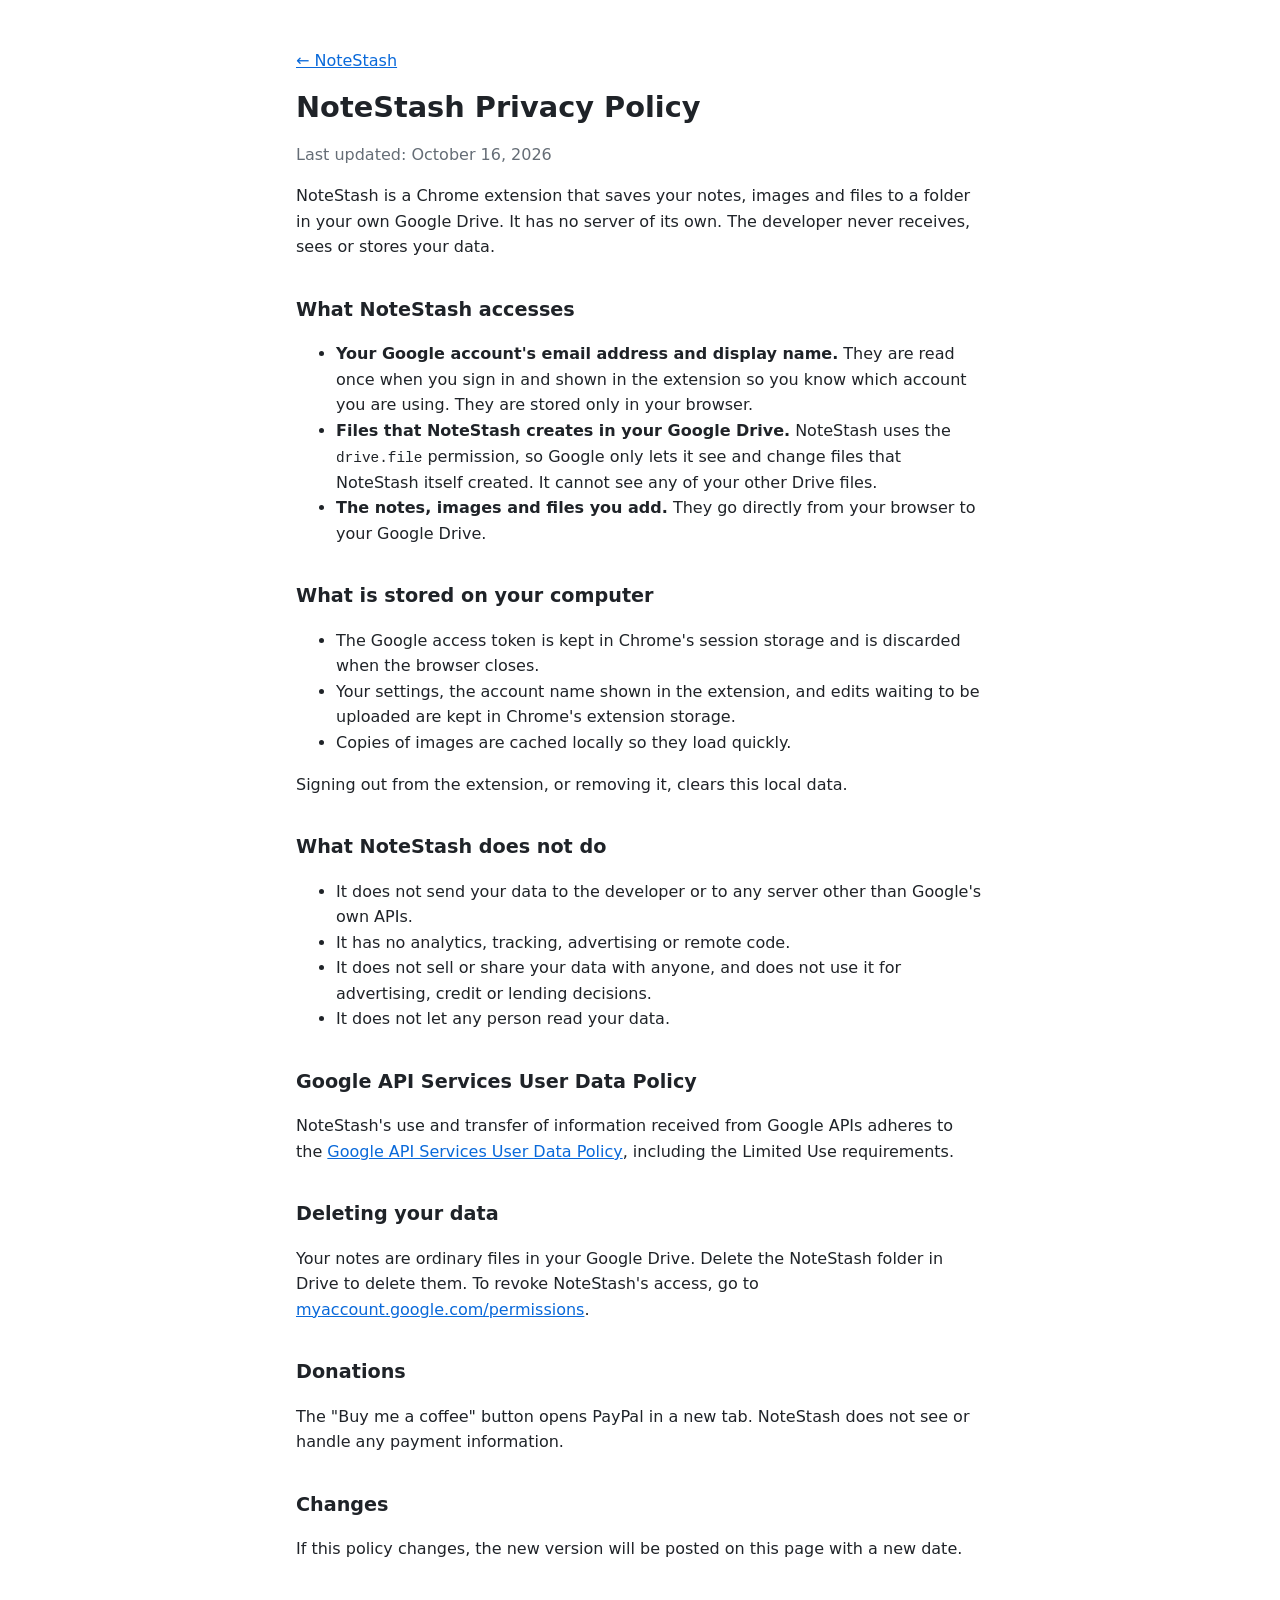
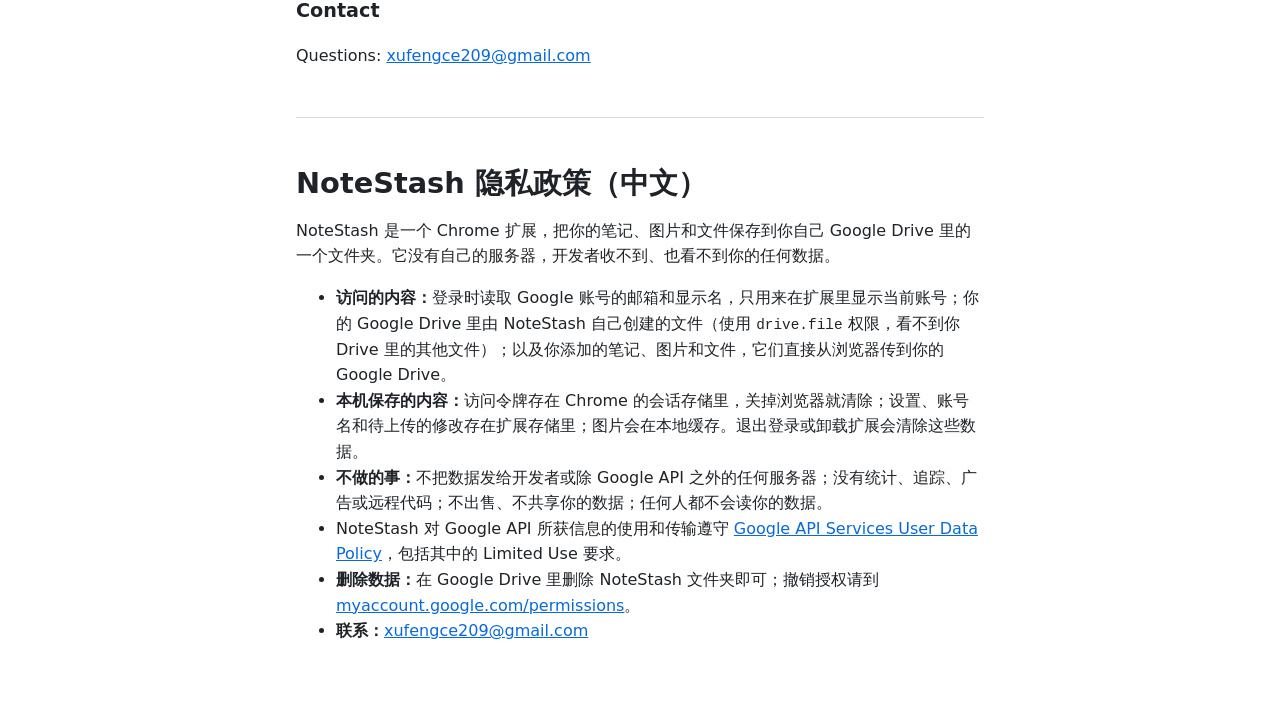
==== privacy.html @ b8334030 "NoteStash homepage and privacy policy Co-Authored-By: Claude Opus 5.5 <noreply@anthropic.com>" ====
<!doctype html>
<html lang="en">
<head>
<meta charset="utf-8">
<meta name="viewport" content="width=device-width, initial-scale=1">
<title>NoteStash Privacy Policy</title>
<link rel="stylesheet" href="style.css">
</head>
<body>
<main>
<p><a href="./">← NoteStash</a></p>
<h1>NoteStash Privacy Policy</h1>
<p class="muted">Last updated: October 16, 2026</p>

<p>NoteStash is a Chrome extension that saves your notes, images and files to a folder in your own Google Drive. It has no server of its own. The developer never receives, sees or stores your data.</p>

<h2>What NoteStash accesses</h2>
<ul>
  <li><strong>Your Google account's email address and display name.</strong> They are read once when you sign in and shown in the extension so you know which account you are using. They are stored only in your browser.</li>
  <li><strong>Files that NoteStash creates in your Google Drive.</strong> NoteStash uses the <code>drive.file</code> permission, so Google only lets it see and change files that NoteStash itself created. It cannot see any of your other Drive files.</li>
  <li><strong>The notes, images and files you add.</strong> They go directly from your browser to your Google Drive.</li>
</ul>

<h2>What is stored on your computer</h2>
<ul>
  <li>The Google access token is kept in Chrome's session storage and is discarded when the browser closes.</li>
  <li>Your settings, the account name shown in the extension, and edits waiting to be uploaded are kept in Chrome's extension storage.</li>
  <li>Copies of images are cached locally so they load quickly.</li>
</ul>
<p>Signing out from the extension, or removing it, clears this local data.</p>

<h2>What NoteStash does not do</h2>
<ul>
  <li>It does not send your data to the developer or to any server other than Google's own APIs.</li>
  <li>It has no analytics, tracking, advertising or remote code.</li>
  <li>It does not sell or share your data with anyone, and does not use it for advertising, credit or lending decisions.</li>
  <li>It does not let any person read your data.</li>
</ul>

<h2>Google API Services User Data Policy</h2>
<p>NoteStash's use and transfer of information received from Google APIs adheres to the <a href="https://developers.google.com/terms/api-services-user-data-policy">Google API Services User Data Policy</a>, including the Limited Use requirements.</p>

<h2>Deleting your data</h2>
<p>Your notes are ordinary files in your Google Drive. Delete the NoteStash folder in Drive to delete them. To revoke NoteStash's access, go to <a href="https://myaccount.google.com/permissions">myaccount.google.com/permissions</a>.</p>

<h2>Donations</h2>
<p>The "Buy me a coffee" button opens PayPal in a new tab. NoteStash does not see or handle any payment information.</p>

<h2>Changes</h2>
<p>If this policy changes, the new version will be posted on this page with a new date.</p>

<h2>Contact</h2>
<p>Questions: <a href="mailto:xufengce209@gmail.com">xufengce209@gmail.com</a></p>

<hr>

<h1 lang="zh">NoteStash 隐私政策（中文）</h1>
<div lang="zh">
<p>NoteStash 是一个 Chrome 扩展，把你的笔记、图片和文件保存到你自己 Google Drive 里的一个文件夹。它没有自己的服务器，开发者收不到、也看不到你的任何数据。</p>
<ul>
  <li><strong>访问的内容：</strong>登录时读取 Google 账号的邮箱和显示名，只用来在扩展里显示当前账号；你的 Google Drive 里由 NoteStash 自己创建的文件（使用 <code>drive.file</code> 权限，看不到你 Drive 里的其他文件）；以及你添加的笔记、图片和文件，它们直接从浏览器传到你的 Google Drive。</li>
  <li><strong>本机保存的内容：</strong>访问令牌存在 Chrome 的会话存储里，关掉浏览器就清除；设置、账号名和待上传的修改存在扩展存储里；图片会在本地缓存。退出登录或卸载扩展会清除这些数据。</li>
  <li><strong>不做的事：</strong>不把数据发给开发者或除 Google API 之外的任何服务器；没有统计、追踪、广告或远程代码；不出售、不共享你的数据；任何人都不会读你的数据。</li>
  <li>NoteStash 对 Google API 所获信息的使用和传输遵守 <a href="https://developers.google.com/terms/api-services-user-data-policy">Google API Services User Data Policy</a>，包括其中的 Limited Use 要求。</li>
  <li><strong>删除数据：</strong>在 Google Drive 里删除 NoteStash 文件夹即可；撤销授权请到 <a href="https://myaccount.google.com/permissions">myaccount.google.com/permissions</a>。</li>
  <li><strong>联系：</strong><a href="mailto:xufengce209@gmail.com">xufengce209@gmail.com</a></li>
</ul>
</div>
</main>
</body>
</html>
---- style.css ----
:root { --bg: #fff; --fg: #1f2328; --muted: #656d76; --link: #0969da; --line: #d0d7de; }
@media (prefers-color-scheme: dark) {
  :root { --bg: #0d1117; --fg: #e6edf3; --muted: #8d96a0; --link: #4493f8; --line: #30363d; }
}
* { box-sizing: border-box; }
body { margin: 0; background: var(--bg); color: var(--fg); font: 16px/1.6 system-ui, -apple-system, "Segoe UI", "PingFang SC", "Microsoft YaHei", sans-serif; }
main { max-width: 720px; margin: 0 auto; padding: 32px 16px 64px; }
a { color: var(--link); }
h1 { font-size: 1.8rem; line-height: 1.25; margin: 0.5em 0 0.25em; }
h2 { font-size: 1.2rem; margin-top: 1.8em; }
code { font-size: 0.9em; }
hr { border: 0; border-top: 1px solid var(--line); margin: 48px 0; }
.muted { color: var(--muted); }
.hero { display: flex; gap: 16px; align-items: center; }
.hero h1 { margin: 0; }
.hero p { margin: 4px 0 0; color: var(--muted); }
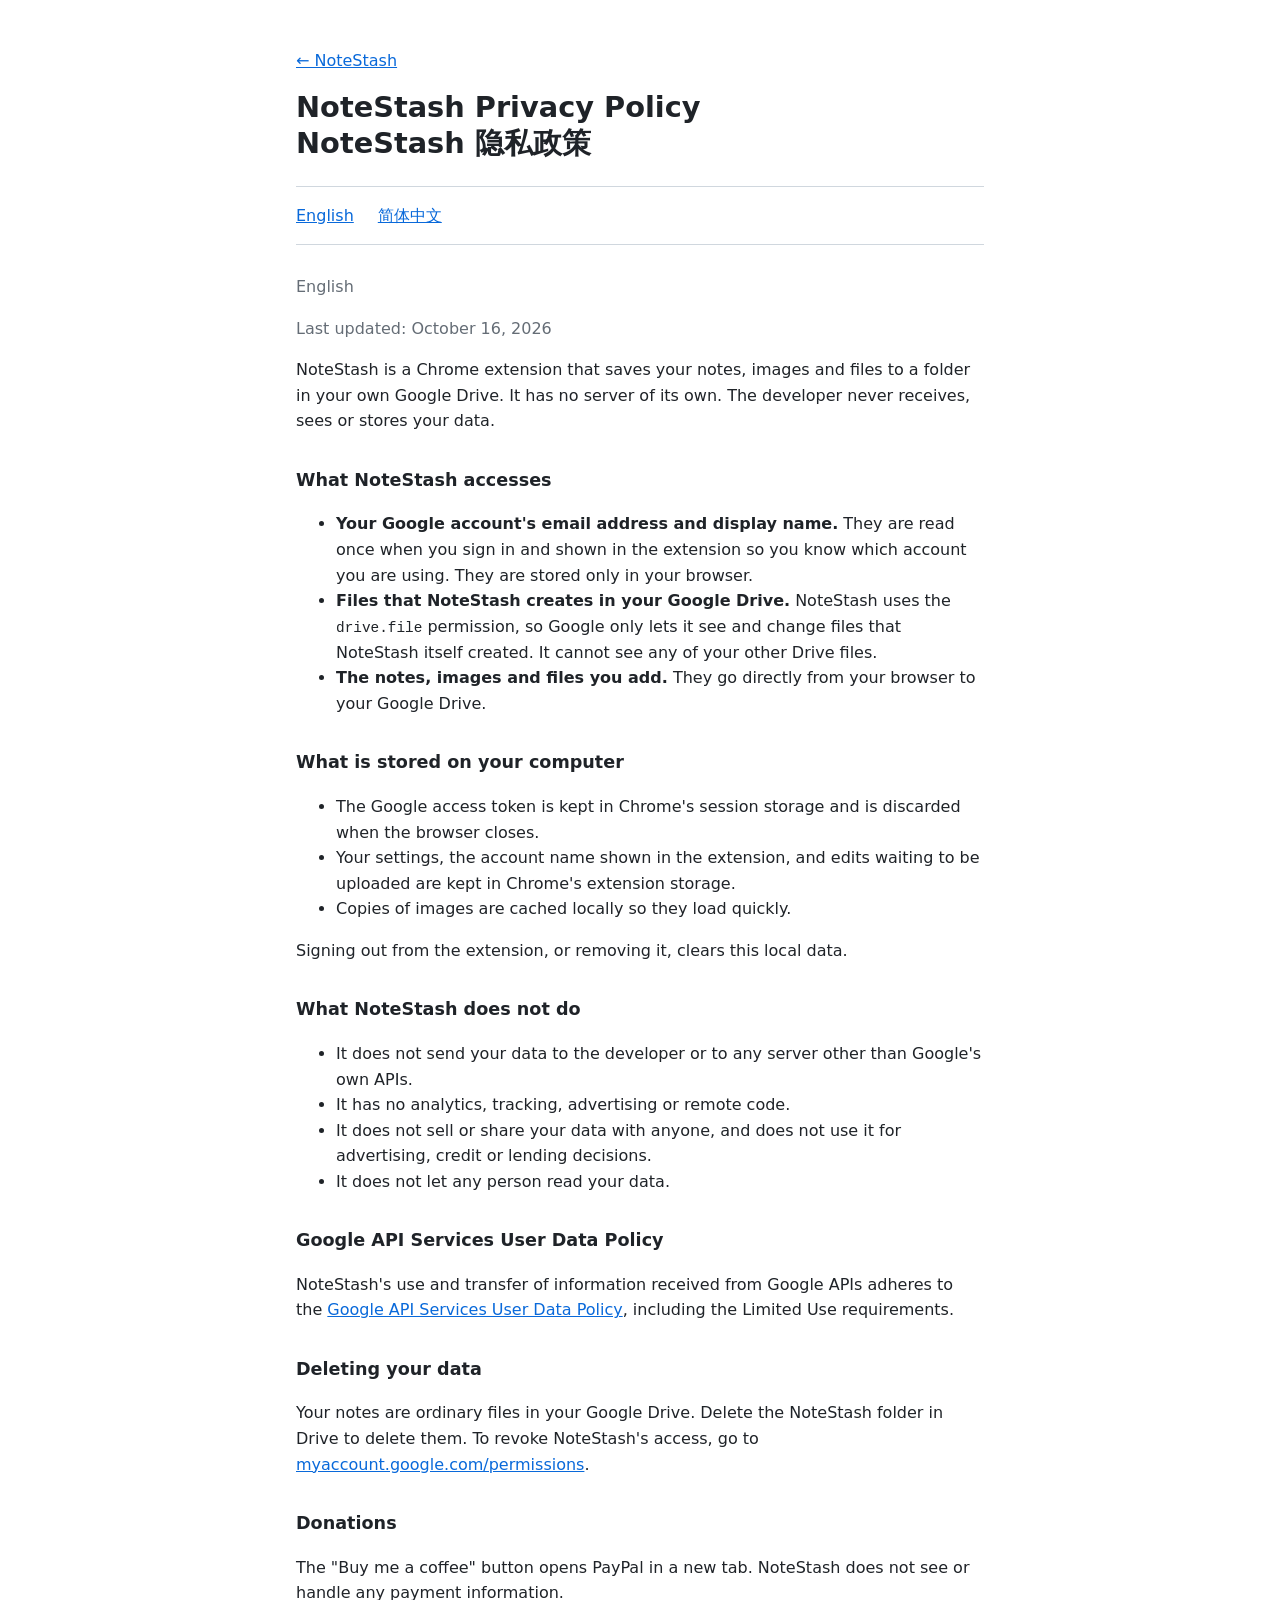
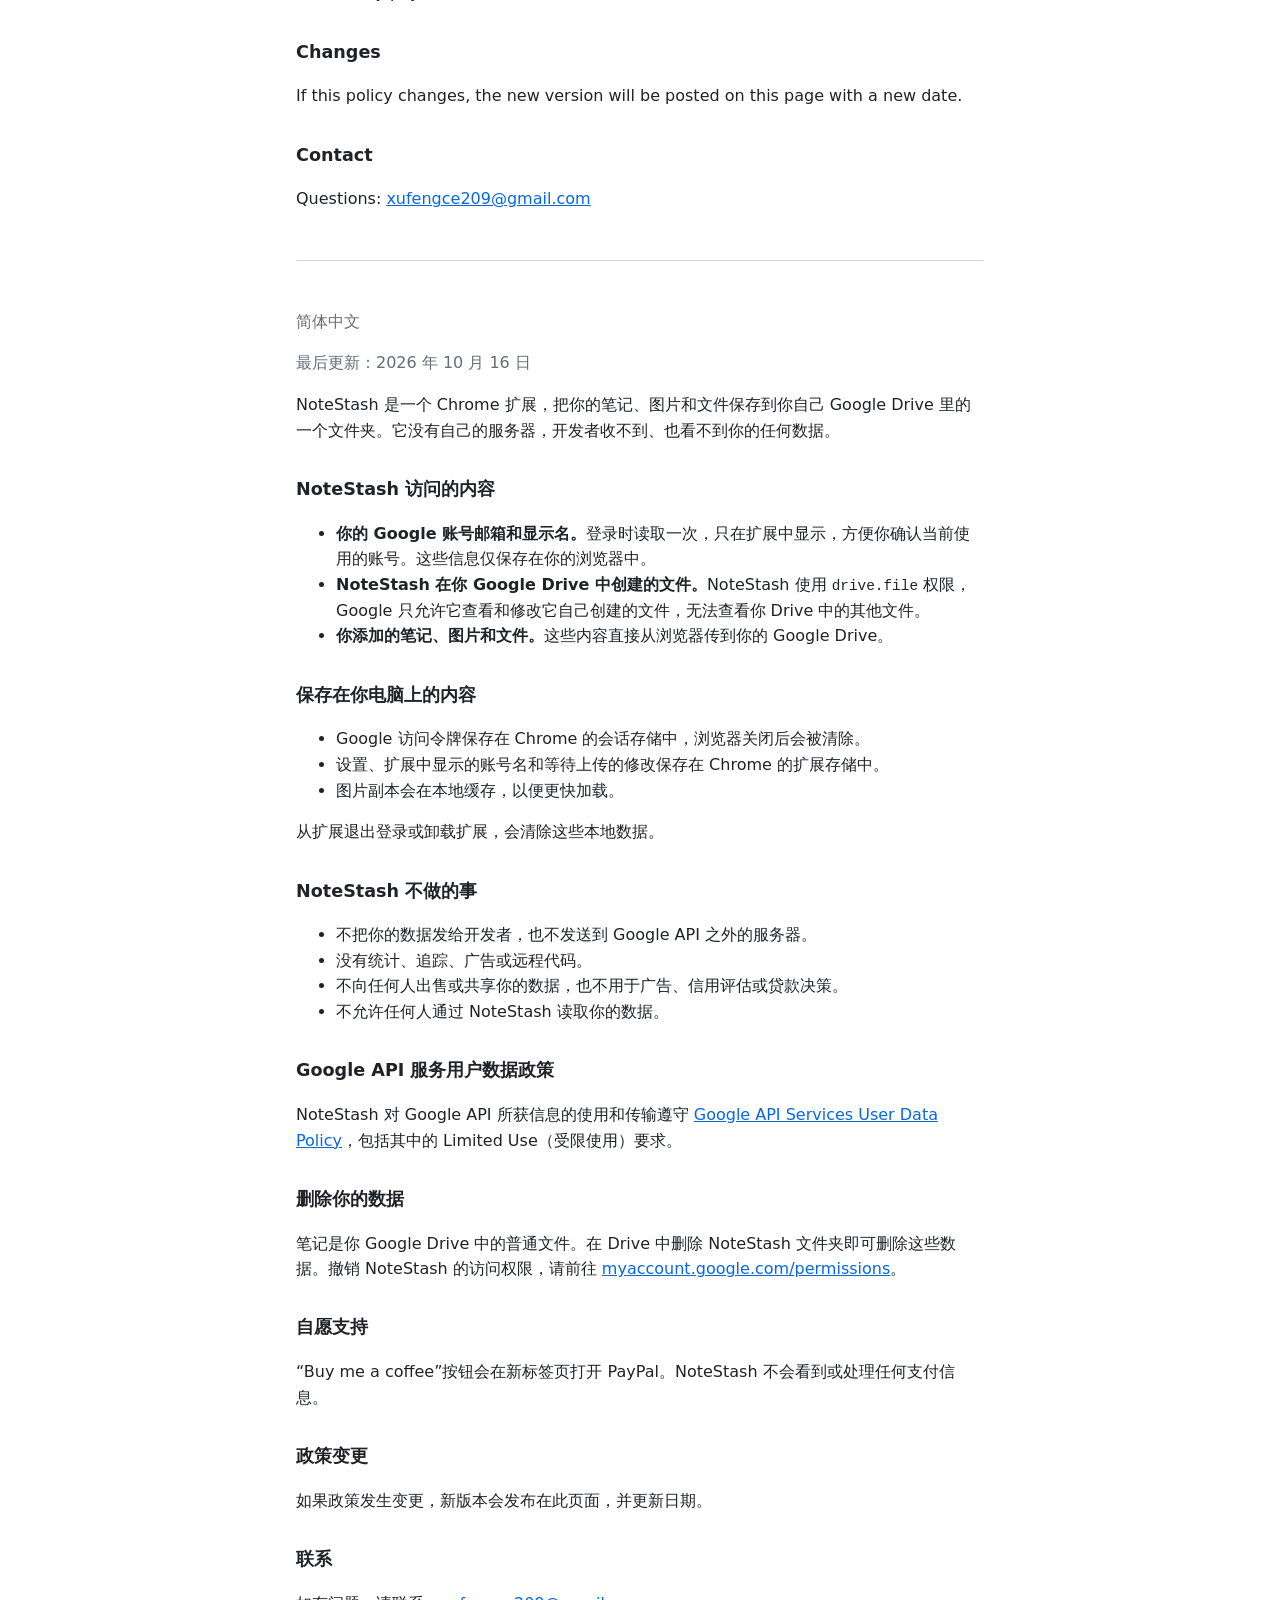
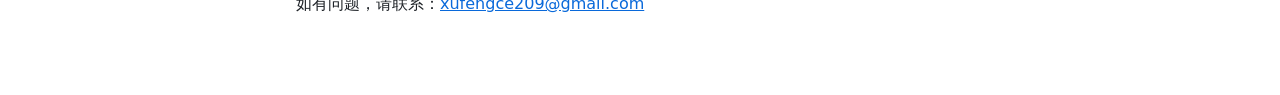
==== commit 3e26fbbd: "Publish complete English and Chinese NoteStash pages" ====
--- a/privacy.html
+++ b/privacy.html
@@ -1,71 +1,103 @@
-<!doctype html>
-<html lang="en">
-<head>
-<meta charset="utf-8">
-<meta name="viewport" content="width=device-width, initial-scale=1">
-<title>NoteStash Privacy Policy</title>
-<link rel="stylesheet" href="style.css">
-</head>
-<body>
-<main>
-<p><a href="./">← NoteStash</a></p>
-<h1>NoteStash Privacy Policy</h1>
-<p class="muted">Last updated: October 16, 2026</p>
-
-<p>NoteStash is a Chrome extension that saves your notes, images and files to a folder in your own Google Drive. It has no server of its own. The developer never receives, sees or stores your data.</p>
-
-<h2>What NoteStash accesses</h2>
-<ul>
-  <li><strong>Your Google account's email address and display name.</strong> They are read once when you sign in and shown in the extension so you know which account you are using. They are stored only in your browser.</li>
-  <li><strong>Files that NoteStash creates in your Google Drive.</strong> NoteStash uses the <code>drive.file</code> permission, so Google only lets it see and change files that NoteStash itself created. It cannot see any of your other Drive files.</li>
-  <li><strong>The notes, images and files you add.</strong> They go directly from your browser to your Google Drive.</li>
-</ul>
-
-<h2>What is stored on your computer</h2>
-<ul>
-  <li>The Google access token is kept in Chrome's session storage and is discarded when the browser closes.</li>
-  <li>Your settings, the account name shown in the extension, and edits waiting to be uploaded are kept in Chrome's extension storage.</li>
-  <li>Copies of images are cached locally so they load quickly.</li>
-</ul>
-<p>Signing out from the extension, or removing it, clears this local data.</p>
-
-<h2>What NoteStash does not do</h2>
-<ul>
-  <li>It does not send your data to the developer or to any server other than Google's own APIs.</li>
-  <li>It has no analytics, tracking, advertising or remote code.</li>
-  <li>It does not sell or share your data with anyone, and does not use it for advertising, credit or lending decisions.</li>
-  <li>It does not let any person read your data.</li>
-</ul>
-
-<h2>Google API Services User Data Policy</h2>
-<p>NoteStash's use and transfer of information received from Google APIs adheres to the <a href="https://developers.google.com/terms/api-services-user-data-policy">Google API Services User Data Policy</a>, including the Limited Use requirements.</p>
-
-<h2>Deleting your data</h2>
-<p>Your notes are ordinary files in your Google Drive. Delete the NoteStash folder in Drive to delete them. To revoke NoteStash's access, go to <a href="https://myaccount.google.com/permissions">myaccount.google.com/permissions</a>.</p>
-
-<h2>Donations</h2>
-<p>The "Buy me a coffee" button opens PayPal in a new tab. NoteStash does not see or handle any payment information.</p>
-
-<h2>Changes</h2>
-<p>If this policy changes, the new version will be posted on this page with a new date.</p>
-
-<h2>Contact</h2>
-<p>Questions: <a href="mailto:xufengce209@gmail.com">xufengce209@gmail.com</a></p>
-
-<hr>
-
-<h1 lang="zh">NoteStash 隐私政策（中文）</h1>
-<div lang="zh">
-<p>NoteStash 是一个 Chrome 扩展，把你的笔记、图片和文件保存到你自己 Google Drive 里的一个文件夹。它没有自己的服务器，开发者收不到、也看不到你的任何数据。</p>
-<ul>
-  <li><strong>访问的内容：</strong>登录时读取 Google 账号的邮箱和显示名，只用来在扩展里显示当前账号；你的 Google Drive 里由 NoteStash 自己创建的文件（使用 <code>drive.file</code> 权限，看不到你 Drive 里的其他文件）；以及你添加的笔记、图片和文件，它们直接从浏览器传到你的 Google Drive。</li>
-  <li><strong>本机保存的内容：</strong>访问令牌存在 Chrome 的会话存储里，关掉浏览器就清除；设置、账号名和待上传的修改存在扩展存储里；图片会在本地缓存。退出登录或卸载扩展会清除这些数据。</li>
-  <li><strong>不做的事：</strong>不把数据发给开发者或除 Google API 之外的任何服务器；没有统计、追踪、广告或远程代码；不出售、不共享你的数据；任何人都不会读你的数据。</li>
-  <li>NoteStash 对 Google API 所获信息的使用和传输遵守 <a href="https://developers.google.com/terms/api-services-user-data-policy">Google API Services User Data Policy</a>，包括其中的 Limited Use 要求。</li>
-  <li><strong>删除数据：</strong>在 Google Drive 里删除 NoteStash 文件夹即可；撤销授权请到 <a href="https://myaccount.google.com/permissions">myaccount.google.com/permissions</a>。</li>
-  <li><strong>联系：</strong><a href="mailto:xufengce209@gmail.com">xufengce209@gmail.com</a></li>
-</ul>
-</div>
-</main>
-</body>
-</html>
+<!doctype html>
+<html lang="en">
+<head>
+<meta charset="utf-8">
+<meta name="viewport" content="width=device-width, initial-scale=1">
+<title>NoteStash Privacy Policy / 隐私政策</title>
+<meta name="description" content="How NoteStash handles your data. NoteStash 如何访问、保存和保护你的数据。">
+<link rel="stylesheet" href="style.css">
+<link rel="icon" href="icon128.png">
+</head>
+<body>
+<main>
+<p><a href="./">← NoteStash</a></p>
+<h1>NoteStash Privacy Policy<br><span lang="zh-CN">NoteStash 隐私政策</span></h1>
+<nav class="language-nav" aria-label="Language / 语言">
+  <a href="#en" lang="en">English</a>
+  <a href="#zh" lang="zh-CN">简体中文</a>
+</nav>
+<section id="en" lang="en" class="language-section" aria-labelledby="en-title">
+<h2 id="en-title">English</h2>
+<p class="muted">Last updated: October 16, 2026</p>
+
+<p>NoteStash is a Chrome extension that saves your notes, images and files to a folder in your own Google Drive. It has no server of its own. The developer never receives, sees or stores your data.</p>
+
+<h3>What NoteStash accesses</h3>
+<ul>
+  <li><strong>Your Google account's email address and display name.</strong> They are read once when you sign in and shown in the extension so you know which account you are using. They are stored only in your browser.</li>
+  <li><strong>Files that NoteStash creates in your Google Drive.</strong> NoteStash uses the <code>drive.file</code> permission, so Google only lets it see and change files that NoteStash itself created. It cannot see any of your other Drive files.</li>
+  <li><strong>The notes, images and files you add.</strong> They go directly from your browser to your Google Drive.</li>
+</ul>
+
+<h3>What is stored on your computer</h3>
+<ul>
+  <li>The Google access token is kept in Chrome's session storage and is discarded when the browser closes.</li>
+  <li>Your settings, the account name shown in the extension, and edits waiting to be uploaded are kept in Chrome's extension storage.</li>
+  <li>Copies of images are cached locally so they load quickly.</li>
+</ul>
+<p>Signing out from the extension, or removing it, clears this local data.</p>
+
+<h3>What NoteStash does not do</h3>
+<ul>
+  <li>It does not send your data to the developer or to any server other than Google's own APIs.</li>
+  <li>It has no analytics, tracking, advertising or remote code.</li>
+  <li>It does not sell or share your data with anyone, and does not use it for advertising, credit or lending decisions.</li>
+  <li>It does not let any person read your data.</li>
+</ul>
+
+<h3>Google API Services User Data Policy</h3>
+<p>NoteStash's use and transfer of information received from Google APIs adheres to the <a href="https://developers.google.com/terms/api-services-user-data-policy">Google API Services User Data Policy</a>, including the Limited Use requirements.</p>
+
+<h3>Deleting your data</h3>
+<p>Your notes are ordinary files in your Google Drive. Delete the NoteStash folder in Drive to delete them. To revoke NoteStash's access, go to <a href="https://myaccount.google.com/permissions">myaccount.google.com/permissions</a>.</p>
+
+<h3>Donations</h3>
+<p>The "Buy me a coffee" button opens PayPal in a new tab. NoteStash does not see or handle any payment information.</p>
+
+<h3>Changes</h3>
+<p>If this policy changes, the new version will be posted on this page with a new date.</p>
+
+<h3>Contact</h3>
+<p>Questions: <a href="mailto:xufengce209@gmail.com">xufengce209@gmail.com</a></p>
+</section>
+
+<hr>
+
+<section id="zh" lang="zh-CN" class="language-section" aria-labelledby="zh-title">
+<h2 id="zh-title">简体中文</h2>
+<p class="muted">最后更新：2026 年 10 月 16 日</p>
+<p>NoteStash 是一个 Chrome 扩展，把你的笔记、图片和文件保存到你自己 Google Drive 里的一个文件夹。它没有自己的服务器，开发者收不到、也看不到你的任何数据。</p>
+<h3>NoteStash 访问的内容</h3>
+<ul>
+  <li><strong>你的 Google 账号邮箱和显示名。</strong>登录时读取一次，只在扩展中显示，方便你确认当前使用的账号。这些信息仅保存在你的浏览器中。</li>
+  <li><strong>NoteStash 在你 Google Drive 中创建的文件。</strong>NoteStash 使用 <code>drive.file</code> 权限，Google 只允许它查看和修改它自己创建的文件，无法查看你 Drive 中的其他文件。</li>
+  <li><strong>你添加的笔记、图片和文件。</strong>这些内容直接从浏览器传到你的 Google Drive。</li>
+</ul>
+<h3>保存在你电脑上的内容</h3>
+<ul>
+  <li>Google 访问令牌保存在 Chrome 的会话存储中，浏览器关闭后会被清除。</li>
+  <li>设置、扩展中显示的账号名和等待上传的修改保存在 Chrome 的扩展存储中。</li>
+  <li>图片副本会在本地缓存，以便更快加载。</li>
+</ul>
+<p>从扩展退出登录或卸载扩展，会清除这些本地数据。</p>
+<h3>NoteStash 不做的事</h3>
+<ul>
+  <li>不把你的数据发给开发者，也不发送到 Google API 之外的服务器。</li>
+  <li>没有统计、追踪、广告或远程代码。</li>
+  <li>不向任何人出售或共享你的数据，也不用于广告、信用评估或贷款决策。</li>
+  <li>不允许任何人通过 NoteStash 读取你的数据。</li>
+</ul>
+<h3>Google API 服务用户数据政策</h3>
+<p>NoteStash 对 Google API 所获信息的使用和传输遵守 <a href="https://developers.google.com/terms/api-services-user-data-policy">Google API Services User Data Policy</a>，包括其中的 Limited Use（受限使用）要求。</p>
+<h3>删除你的数据</h3>
+<p>笔记是你 Google Drive 中的普通文件。在 Drive 中删除 NoteStash 文件夹即可删除这些数据。撤销 NoteStash 的访问权限，请前往 <a href="https://myaccount.google.com/permissions">myaccount.google.com/permissions</a>。</p>
+<h3>自愿支持</h3>
+<p>“Buy me a coffee”按钮会在新标签页打开 PayPal。NoteStash 不会看到或处理任何支付信息。</p>
+<h3>政策变更</h3>
+<p>如果政策发生变更，新版本会发布在此页面，并更新日期。</p>
+<h3>联系</h3>
+<p>如有问题，请联系：<a href="mailto:xufengce209@gmail.com">xufengce209@gmail.com</a></p>
+</section>
+</main>
+</body>
+</html>
--- a/style.css
+++ b/style.css
@@ -1,16 +1,26 @@
-:root { --bg: #fff; --fg: #1f2328; --muted: #656d76; --link: #0969da; --line: #d0d7de; }
-@media (prefers-color-scheme: dark) {
-  :root { --bg: #0d1117; --fg: #e6edf3; --muted: #8d96a0; --link: #4493f8; --line: #30363d; }
-}
-* { box-sizing: border-box; }
-body { margin: 0; background: var(--bg); color: var(--fg); font: 16px/1.6 system-ui, -apple-system, "Segoe UI", "PingFang SC", "Microsoft YaHei", sans-serif; }
-main { max-width: 720px; margin: 0 auto; padding: 32px 16px 64px; }
-a { color: var(--link); }
-h1 { font-size: 1.8rem; line-height: 1.25; margin: 0.5em 0 0.25em; }
-h2 { font-size: 1.2rem; margin-top: 1.8em; }
-code { font-size: 0.9em; }
-hr { border: 0; border-top: 1px solid var(--line); margin: 48px 0; }
-.muted { color: var(--muted); }
-.hero { display: flex; gap: 16px; align-items: center; }
-.hero h1 { margin: 0; }
-.hero p { margin: 4px 0 0; color: var(--muted); }
+:root { --bg: #fff; --fg: #1f2328; --muted: #656d76; --link: #0969da; --line: #d0d7de; }
+@media (prefers-color-scheme: dark) {
+  :root { --bg: #0d1117; --fg: #e6edf3; --muted: #8d96a0; --link: #4493f8; --line: #30363d; }
+}
+* { box-sizing: border-box; }
+body { margin: 0; background: var(--bg); color: var(--fg); font: 16px/1.6 system-ui, -apple-system, "Segoe UI", "PingFang SC", "Microsoft YaHei", sans-serif; }
+main { max-width: 720px; margin: 0 auto; padding: 32px 16px 64px; }
+a { color: var(--link); }
+a:focus-visible { outline: 2px solid var(--link); outline-offset: 4px; }
+h1 { font-size: 1.8rem; line-height: 1.25; margin: 0.5em 0 0.25em; }
+h2 { font-size: 1.2rem; margin-top: 1.8em; }
+h3 { font-size: 1.1rem; margin-top: 1.8em; }
+code { font-size: 0.9em; }
+hr { border: 0; border-top: 1px solid var(--line); margin: 48px 0; }
+.muted { color: var(--muted); }
+.hero { display: flex; gap: 16px; align-items: center; }
+.hero h1 { margin: 0; }
+.hero p { margin: 4px 0 0; color: var(--muted); }
+.language-nav { display: flex; flex-wrap: wrap; gap: 12px 24px; padding: 16px 0; margin: 24px 0; border-block: 1px solid var(--line); }
+.language-section { scroll-margin-top: 24px; }
+.language-section > h2 { color: var(--muted); font-size: 1rem; font-weight: 500; }
+p, li { overflow-wrap: anywhere; }
+@media (max-width: 480px) {
+  .hero { align-items: flex-start; }
+  .hero img { width: 48px; height: 48px; flex-shrink: 0; }
+}
